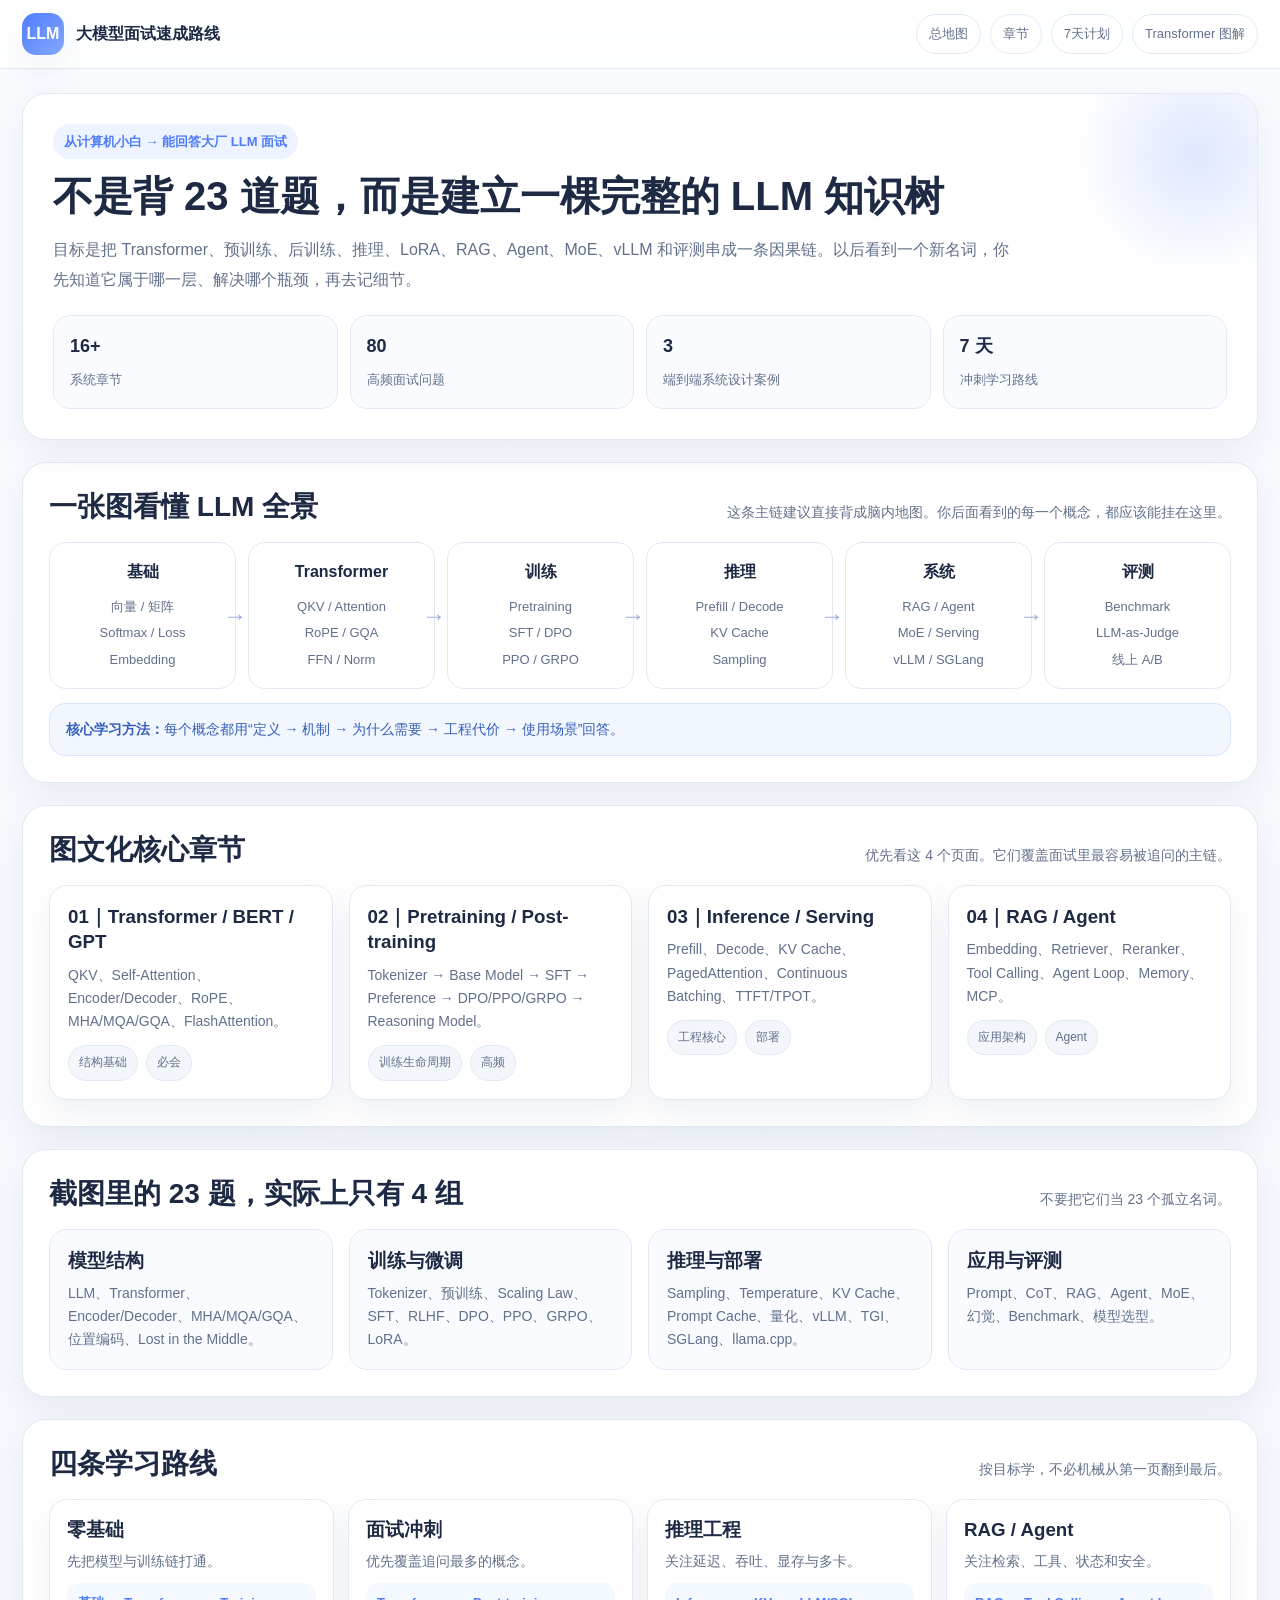
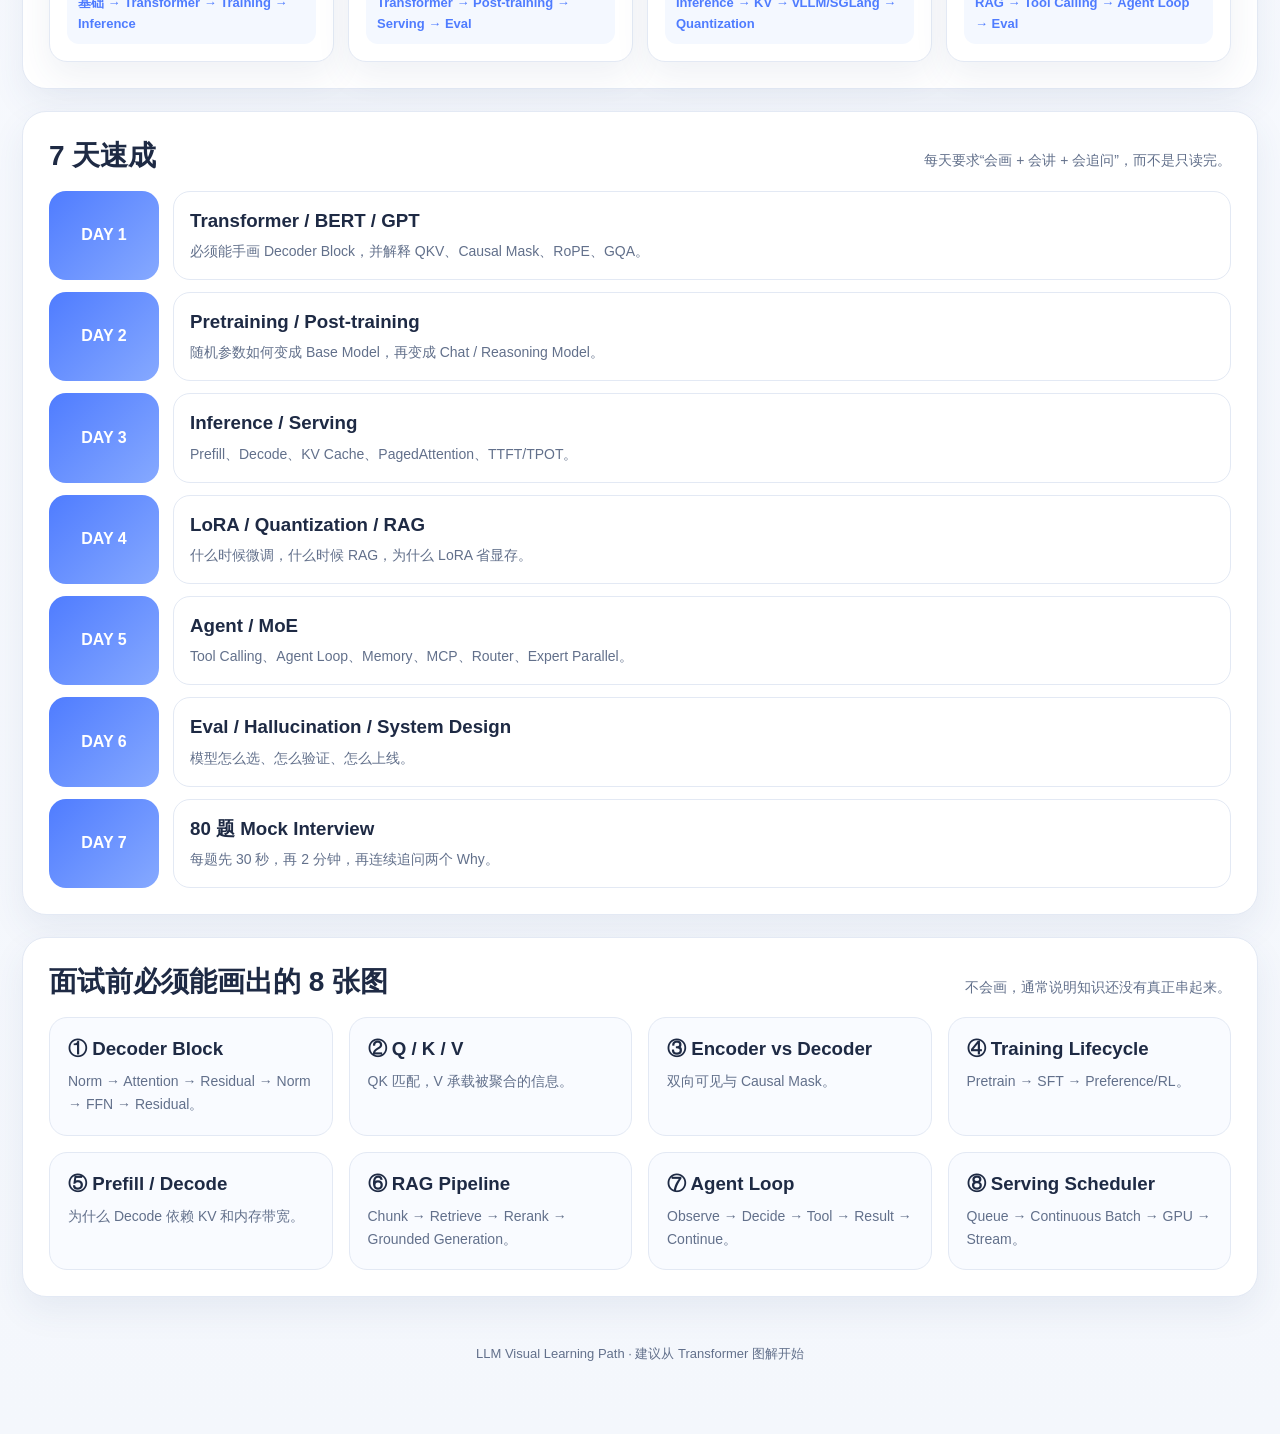
==== llm/index.html @ bb5ea392 "feat(llm): add visual overview and transformer pages" ====
<!DOCTYPE html>
<html lang="zh-CN">
<head>
<meta charset="UTF-8"><meta name="viewport" content="width=device-width,initial-scale=1">
<title>LLM 大模型面试速成路线</title>
<link rel="stylesheet" href="assets/site.css">
</head>
<body>
<header class="topbar"><div class="topbar-inner">
  <div class="brand"><div class="brand-badge">LLM</div><div>大模型面试速成路线</div></div>
  <div class="toplinks"><a href="#map">总地图</a><a href="#chapters">章节</a><a href="#plan">7天计划</a><a href="transformer.html">Transformer 图解</a></div>
</div></header>

<main class="shell home">
<div class="content">
<section class="hero reveal">
  <div class="eyebrow">从计算机小白 → 能回答大厂 LLM 面试</div>
  <h1>不是背 23 道题，而是建立一棵完整的 LLM 知识树</h1>
  <p class="lead">目标是把 Transformer、预训练、后训练、推理、LoRA、RAG、Agent、MoE、vLLM 和评测串成一条因果链。以后看到一个新名词，你先知道它属于哪一层、解决哪个瓶颈，再去记细节。</p>
  <div class="kpis">
    <div class="kpi"><strong>16+</strong><span>系统章节</span></div>
    <div class="kpi"><strong>80</strong><span>高频面试问题</span></div>
    <div class="kpi"><strong>3</strong><span>端到端系统设计案例</span></div>
    <div class="kpi"><strong>7 天</strong><span>冲刺学习路线</span></div>
  </div>
</section>

<section id="map" class="panel section reveal">
  <div class="section-head"><h2>一张图看懂 LLM 全景</h2><p>这条主链建议直接背成脑内地图。你后面看到的每一个概念，都应该能挂在这里。</p></div>
  <div class="flow horizontal" style="--cols:6">
    <div class="step"><strong>基础</strong><span>向量 / 矩阵<br>Softmax / Loss<br>Embedding</span></div>
    <div class="step"><strong>Transformer</strong><span>QKV / Attention<br>RoPE / GQA<br>FFN / Norm</span></div>
    <div class="step"><strong>训练</strong><span>Pretraining<br>SFT / DPO<br>PPO / GRPO</span></div>
    <div class="step"><strong>推理</strong><span>Prefill / Decode<br>KV Cache<br>Sampling</span></div>
    <div class="step"><strong>系统</strong><span>RAG / Agent<br>MoE / Serving<br>vLLM / SGLang</span></div>
    <div class="step"><strong>评测</strong><span>Benchmark<br>LLM-as-Judge<br>线上 A/B</span></div>
  </div>
  <div class="callout info"><strong>核心学习方法：</strong>每个概念都用“定义 → 机制 → 为什么需要 → 工程代价 → 使用场景”回答。</div>
</section>

<section id="chapters" class="panel section reveal">
  <div class="section-head"><h2>图文化核心章节</h2><p>优先看这 4 个页面。它们覆盖面试里最容易被追问的主链。</p></div>
  <div class="grid4">
    <a class="card white" href="transformer.html" style="text-decoration:none">
      <h3>01｜Transformer / BERT / GPT</h3><p>QKV、Self-Attention、Encoder/Decoder、RoPE、MHA/MQA/GQA、FlashAttention。</p>
      <div class="pills"><span class="pill">结构基础</span><span class="pill">必会</span></div>
    </a>
    <a class="card white" href="training.html" style="text-decoration:none">
      <h3>02｜Pretraining / Post-training</h3><p>Tokenizer → Base Model → SFT → Preference → DPO/PPO/GRPO → Reasoning Model。</p>
      <div class="pills"><span class="pill">训练生命周期</span><span class="pill">高频</span></div>
    </a>
    <a class="card white" href="inference-serving.html" style="text-decoration:none">
      <h3>03｜Inference / Serving</h3><p>Prefill、Decode、KV Cache、PagedAttention、Continuous Batching、TTFT/TPOT。</p>
      <div class="pills"><span class="pill">工程核心</span><span class="pill">部署</span></div>
    </a>
    <a class="card white" href="rag-agent.html" style="text-decoration:none">
      <h3>04｜RAG / Agent</h3><p>Embedding、Retriever、Reranker、Tool Calling、Agent Loop、Memory、MCP。</p>
      <div class="pills"><span class="pill">应用架构</span><span class="pill">Agent</span></div>
    </a>
  </div>
</section>

<section class="panel section reveal">
  <div class="section-head"><h2>截图里的 23 题，实际上只有 4 组</h2><p>不要把它们当 23 个孤立名词。</p></div>
  <div class="grid4">
    <div class="card"><h3>模型结构</h3><p>LLM、Transformer、Encoder/Decoder、MHA/MQA/GQA、位置编码、Lost in the Middle。</p></div>
    <div class="card"><h3>训练与微调</h3><p>Tokenizer、预训练、Scaling Law、SFT、RLHF、DPO、PPO、GRPO、LoRA。</p></div>
    <div class="card"><h3>推理与部署</h3><p>Sampling、Temperature、KV Cache、Prompt Cache、量化、vLLM、TGI、SGLang、llama.cpp。</p></div>
    <div class="card"><h3>应用与评测</h3><p>Prompt、CoT、RAG、Agent、MoE、幻觉、Benchmark、模型选型。</p></div>
  </div>
</section>

<section class="panel section reveal">
  <div class="section-head"><h2>四条学习路线</h2><p>按目标学，不必机械从第一页翻到最后。</p></div>
  <div class="pathgrid">
    <div class="pathcard"><h3>零基础</h3><p>先把模型与训练链打通。</p><div class="pathline">基础 → Transformer → Training → Inference</div></div>
    <div class="pathcard"><h3>面试冲刺</h3><p>优先覆盖追问最多的概念。</p><div class="pathline">Transformer → Post-training → Serving → Eval</div></div>
    <div class="pathcard"><h3>推理工程</h3><p>关注延迟、吞吐、显存与多卡。</p><div class="pathline">Inference → KV → vLLM/SGLang → Quantization</div></div>
    <div class="pathcard"><h3>RAG / Agent</h3><p>关注检索、工具、状态和安全。</p><div class="pathline">RAG → Tool Calling → Agent Loop → Eval</div></div>
  </div>
</section>

<section id="plan" class="panel section reveal">
  <div class="section-head"><h2>7 天速成</h2><p>每天要求“会画 + 会讲 + 会追问”，而不是只读完。</p></div>
  <div class="timeline">
    <div class="timeline-row"><div class="day">DAY 1</div><div class="daybody"><h3>Transformer / BERT / GPT</h3><p>必须能手画 Decoder Block，并解释 QKV、Causal Mask、RoPE、GQA。</p></div></div>
    <div class="timeline-row"><div class="day">DAY 2</div><div class="daybody"><h3>Pretraining / Post-training</h3><p>随机参数如何变成 Base Model，再变成 Chat / Reasoning Model。</p></div></div>
    <div class="timeline-row"><div class="day">DAY 3</div><div class="daybody"><h3>Inference / Serving</h3><p>Prefill、Decode、KV Cache、PagedAttention、TTFT/TPOT。</p></div></div>
    <div class="timeline-row"><div class="day">DAY 4</div><div class="daybody"><h3>LoRA / Quantization / RAG</h3><p>什么时候微调，什么时候 RAG，为什么 LoRA 省显存。</p></div></div>
    <div class="timeline-row"><div class="day">DAY 5</div><div class="daybody"><h3>Agent / MoE</h3><p>Tool Calling、Agent Loop、Memory、MCP、Router、Expert Parallel。</p></div></div>
    <div class="timeline-row"><div class="day">DAY 6</div><div class="daybody"><h3>Eval / Hallucination / System Design</h3><p>模型怎么选、怎么验证、怎么上线。</p></div></div>
    <div class="timeline-row"><div class="day">DAY 7</div><div class="daybody"><h3>80 题 Mock Interview</h3><p>每题先 30 秒，再 2 分钟，再连续追问两个 Why。</p></div></div>
  </div>
</section>

<section class="panel section reveal">
  <div class="section-head"><h2>面试前必须能画出的 8 张图</h2><p>不会画，通常说明知识还没有真正串起来。</p></div>
  <div class="grid4">
    <div class="card"><h3>① Decoder Block</h3><p>Norm → Attention → Residual → Norm → FFN → Residual。</p></div>
    <div class="card"><h3>② Q / K / V</h3><p>QK 匹配，V 承载被聚合的信息。</p></div>
    <div class="card"><h3>③ Encoder vs Decoder</h3><p>双向可见与 Causal Mask。</p></div>
    <div class="card"><h3>④ Training Lifecycle</h3><p>Pretrain → SFT → Preference/RL。</p></div>
    <div class="card"><h3>⑤ Prefill / Decode</h3><p>为什么 Decode 依赖 KV 和内存带宽。</p></div>
    <div class="card"><h3>⑥ RAG Pipeline</h3><p>Chunk → Retrieve → Rerank → Grounded Generation。</p></div>
    <div class="card"><h3>⑦ Agent Loop</h3><p>Observe → Decide → Tool → Result → Continue。</p></div>
    <div class="card"><h3>⑧ Serving Scheduler</h3><p>Queue → Continuous Batch → GPU → Stream。</p></div>
  </div>
</section>

<footer>LLM Visual Learning Path · 建议从 Transformer 图解开始</footer>
</div>
</main>
<script src="assets/site.js"></script>
</body></html>
---- llm/assets/site.css ----
:root{
  --bg:#f5f8fd;--panel:#fff;--panel2:#f9fbff;--text:#1e2a44;--muted:#62708b;
  --line:#e3e9f4;--blue:#4f7cff;--blue2:#86a9ff;--green:#35b37e;--orange:#ff9d4d;
  --purple:#8b6dff;--red:#ed6b6b;--shadow:0 14px 34px rgba(47,73,123,.08);--r:20px;
}
*{box-sizing:border-box} html{scroll-behavior:smooth}
body{margin:0;font-family:"Microsoft YaHei","PingFang SC",Arial,sans-serif;color:var(--text);
background:linear-gradient(180deg,#f9fbff,#f4f7fc);line-height:1.65}
a{color:inherit}
.topbar{position:sticky;top:0;z-index:50;background:rgba(255,255,255,.86);backdrop-filter:blur(12px);
border-bottom:1px solid rgba(227,233,244,.95)}
.topbar-inner{max-width:1380px;margin:auto;padding:13px 22px;display:flex;align-items:center;justify-content:space-between;gap:16px}
.brand{display:flex;align-items:center;gap:12px;font-weight:800}.brand-badge{width:42px;height:42px;border-radius:14px;
display:grid;place-items:center;background:linear-gradient(135deg,var(--blue),var(--blue2));color:#fff;box-shadow:var(--shadow)}
.toplinks{display:flex;gap:9px;flex-wrap:wrap}.toplinks a{text-decoration:none;color:var(--muted);padding:8px 12px;
border:1px solid var(--line);border-radius:999px;background:#fff;font-size:13px}
.toplinks a:hover{color:var(--blue);background:#eef4ff}
.shell{max-width:1380px;margin:auto;padding:24px 22px 64px;display:grid;grid-template-columns:270px 1fr;gap:22px}
.shell.home{grid-template-columns:1fr}
.sidebar{position:sticky;top:82px;align-self:start;background:var(--panel);border:1px solid var(--line);border-radius:var(--r);
box-shadow:var(--shadow);padding:18px}.sidebar h3{margin:0 0 8px}.sidebar p{color:var(--muted);font-size:13px;margin:0 0 12px}
.sidenav{display:grid;gap:6px}.sidenav a{text-decoration:none;color:var(--muted);padding:9px 11px;border-radius:11px;font-size:14px}
.sidenav a:hover,.sidenav a.active{background:#eef4ff;color:var(--blue)}
.content{display:grid;gap:22px}.panel,.hero{background:var(--panel);border:1px solid var(--line);border-radius:24px;box-shadow:var(--shadow)}
.hero{padding:30px;position:relative;overflow:hidden}.hero:after{content:"";position:absolute;right:-70px;top:-70px;width:260px;height:260px;
border-radius:50%;background:radial-gradient(circle,rgba(79,124,255,.18),rgba(79,124,255,0) 68%)}
.eyebrow{display:inline-flex;padding:7px 11px;border-radius:999px;background:#eef4ff;color:var(--blue);font-size:13px;font-weight:800;margin-bottom:14px}
h1{font-size:40px;line-height:1.18;margin:0 0 14px}h2{font-size:28px;line-height:1.25;margin:0}h3{line-height:1.35}
.lead{color:var(--muted);font-size:16px;line-height:1.9;margin:0;max-width:960px}
.section{padding:26px}.section-head{display:flex;align-items:flex-end;justify-content:space-between;gap:18px;margin-bottom:18px}
.section-head p{margin:0;color:var(--muted);max-width:760px;font-size:14px}
.grid2,.grid3,.grid4,.grid5,.grid6{display:grid;gap:16px}.grid2{grid-template-columns:repeat(2,1fr)}
.grid3{grid-template-columns:repeat(3,1fr)}.grid4{grid-template-columns:repeat(4,1fr)}
.grid5{grid-template-columns:repeat(5,1fr)}.grid6{grid-template-columns:repeat(6,1fr)}
.card{background:var(--panel2);border:1px solid var(--line);border-radius:18px;padding:18px}.card.white{background:#fff;box-shadow:var(--shadow)}
.card h3,.card h4{margin:0 0 9px}.card p{margin:0;color:var(--muted);font-size:14px}
.kpis{display:grid;grid-template-columns:repeat(4,1fr);gap:12px;margin-top:20px}.kpi{padding:16px;border-radius:17px;background:#f9fbff;border:1px solid var(--line)}
.kpi strong{display:block;font-size:18px;margin-bottom:4px}.kpi span{font-size:13px;color:var(--muted)}
.flow{display:grid;gap:12px}.flow.horizontal{grid-template-columns:repeat(var(--cols,5),1fr)}
.step{position:relative;background:#fff;border:1px solid var(--line);border-radius:17px;padding:16px;text-align:center;min-height:118px}
.step strong{display:block;margin-bottom:7px}.step span{font-size:13px;color:var(--muted)}.flow.horizontal .step:not(:last-child):after{
content:"→";position:absolute;right:-12px;top:50%;transform:translateY(-50%);color:#9db0d8;font-size:24px;font-weight:900}
.stack{display:grid;gap:9px;max-width:430px;margin:auto}.block{padding:13px 15px;border:1px solid var(--line);border-radius:14px;text-align:center;font-weight:800;background:#fff}
.block.blue{background:#eef4ff;color:#365fc7}.block.green{background:#effaf6;color:#21805a}.block.orange{background:#fff7ec;color:#a96514}
.block.purple{background:#f5f2ff;color:#6c54c4}.block.red{background:#fff1f1;color:#bb5050}.down{text-align:center;color:#99aaca;font-size:20px;font-weight:900}
.callout{padding:14px 16px;border-radius:16px;margin-top:14px;font-size:14px}.callout.info{background:#f1f6ff;border:1px solid #d9e5ff;color:#365fbd}
.callout.warn{background:#fff9ef;border:1px solid #f2dfbc;color:#8a6729}.callout.bad{background:#fff3f3;border:1px solid #f1cece;color:#ae5454}
.pills{display:flex;gap:8px;flex-wrap:wrap;margin-top:12px}.pill{font-size:12px;padding:7px 10px;border-radius:999px;background:#f3f6fb;color:var(--muted);border:1px solid var(--line)}
.compare{display:grid;grid-template-columns:1fr 1fr;gap:16px}.compare .side{border:1px solid var(--line);border-radius:18px;padding:18px;background:#fff}
.compare ul{margin:0;padding-left:18px;color:var(--muted);font-size:14px;line-height:1.9}
table{width:100%;border-collapse:collapse;background:#fff;border:1px solid var(--line);border-radius:16px;overflow:hidden}
th,td{padding:13px 14px;border-bottom:1px solid var(--line);text-align:left;vertical-align:top;font-size:14px}th{background:#f4f8ff;color:#315bc1}
tr:last-child td{border-bottom:0}
.diagram{border:1px solid var(--line);border-radius:18px;padding:18px;background:#fff}.diagram-title{font-weight:800;margin-bottom:12px}
.bar-row{display:grid;grid-template-columns:90px 1fr 50px;gap:10px;align-items:center;margin:9px 0;font-size:13px;color:var(--muted)}
.bar{height:11px;border-radius:999px;background:#edf1f8;overflow:hidden;border:1px solid var(--line)}.bar i{display:block;height:100%;border-radius:999px;background:linear-gradient(90deg,var(--blue2),var(--blue))}
.token-row{display:flex;gap:9px;flex-wrap:wrap}.token{padding:9px 12px;border:1px solid #dce5fb;border-radius:11px;background:#f5f8ff;color:#3a5dc2;font-weight:800}
.token.focus{background:#fff3f3;border-color:#f1cccc;color:#c45555}
.pathgrid{display:grid;grid-template-columns:repeat(4,1fr);gap:14px}.pathcard{background:#fff;border:1px solid var(--line);border-radius:18px;padding:17px;box-shadow:var(--shadow)}
.pathcard h3{margin:0 0 7px}.pathcard p{margin:0 0 10px;color:var(--muted);font-size:14px}.pathline{background:#f4f8ff;color:var(--blue);padding:9px 11px;border-radius:12px;font-weight:800;font-size:13px}
.timeline{display:grid;gap:12px}.timeline-row{display:grid;grid-template-columns:110px 1fr;gap:14px}.day{border-radius:17px;color:#fff;background:linear-gradient(135deg,var(--blue),var(--blue2));
display:grid;place-items:center;text-align:center;font-weight:900;padding:14px}.daybody{background:#fff;border:1px solid var(--line);border-radius:17px;padding:16px}
.daybody h3{margin:0 0 7px}.daybody p{margin:0;color:var(--muted);font-size:14px}
details{background:#fff;border:1px solid var(--line);border-radius:15px;padding:13px 15px}summary{cursor:pointer;font-weight:800}
details p{color:var(--muted);font-size:14px;margin:10px 0 0}
.term{position:relative;color:var(--blue);font-weight:800;border-bottom:1px dashed #90adf2;cursor:help}.term:after{content:attr(data-tip);position:absolute;left:0;top:calc(100% + 8px);
width:240px;padding:10px 11px;border-radius:11px;background:#1f2a44;color:#fff;font-size:12px;line-height:1.6;opacity:0;pointer-events:none;transform:translateY(4px);transition:.18s;z-index:20}
.term:hover:after{opacity:1;transform:none}
.codebox{background:#18233d;color:#e7eeff;border-radius:16px;padding:16px;font-family:Consolas,monospace;font-size:13px;overflow:auto;line-height:1.7}
.legend{display:flex;gap:12px;flex-wrap:wrap;margin-top:12px}.dot{display:inline-flex;align-items:center;gap:6px;color:var(--muted);font-size:12px}.dot b{width:9px;height:9px;border-radius:50%;display:inline-block}
.reveal{opacity:0;transform:translateY(8px);transition:.45s}.reveal.show{opacity:1;transform:none}
footer{text-align:center;color:var(--muted);font-size:13px;padding:24px 0 6px}
@media(max-width:1100px){.shell{grid-template-columns:1fr}.sidebar{position:static}.grid4,.grid5,.grid6,.pathgrid{grid-template-columns:repeat(2,1fr)}.grid3{grid-template-columns:1fr 1fr}
.flow.horizontal{grid-template-columns:repeat(2,1fr)}.flow.horizontal .step:after{display:none}.kpis{grid-template-columns:repeat(2,1fr)}}
@media(max-width:720px){h1{font-size:31px}.topbar-inner{flex-direction:column;align-items:flex-start}.grid2,.grid3,.grid4,.grid5,.grid6,.compare,.pathgrid,.kpis{grid-template-columns:1fr}
.flow.horizontal{grid-template-columns:1fr}.timeline-row{grid-template-columns:1fr}.section-head{align-items:flex-start;flex-direction:column}.shell{padding:16px}.hero,.section{padding:20px}}
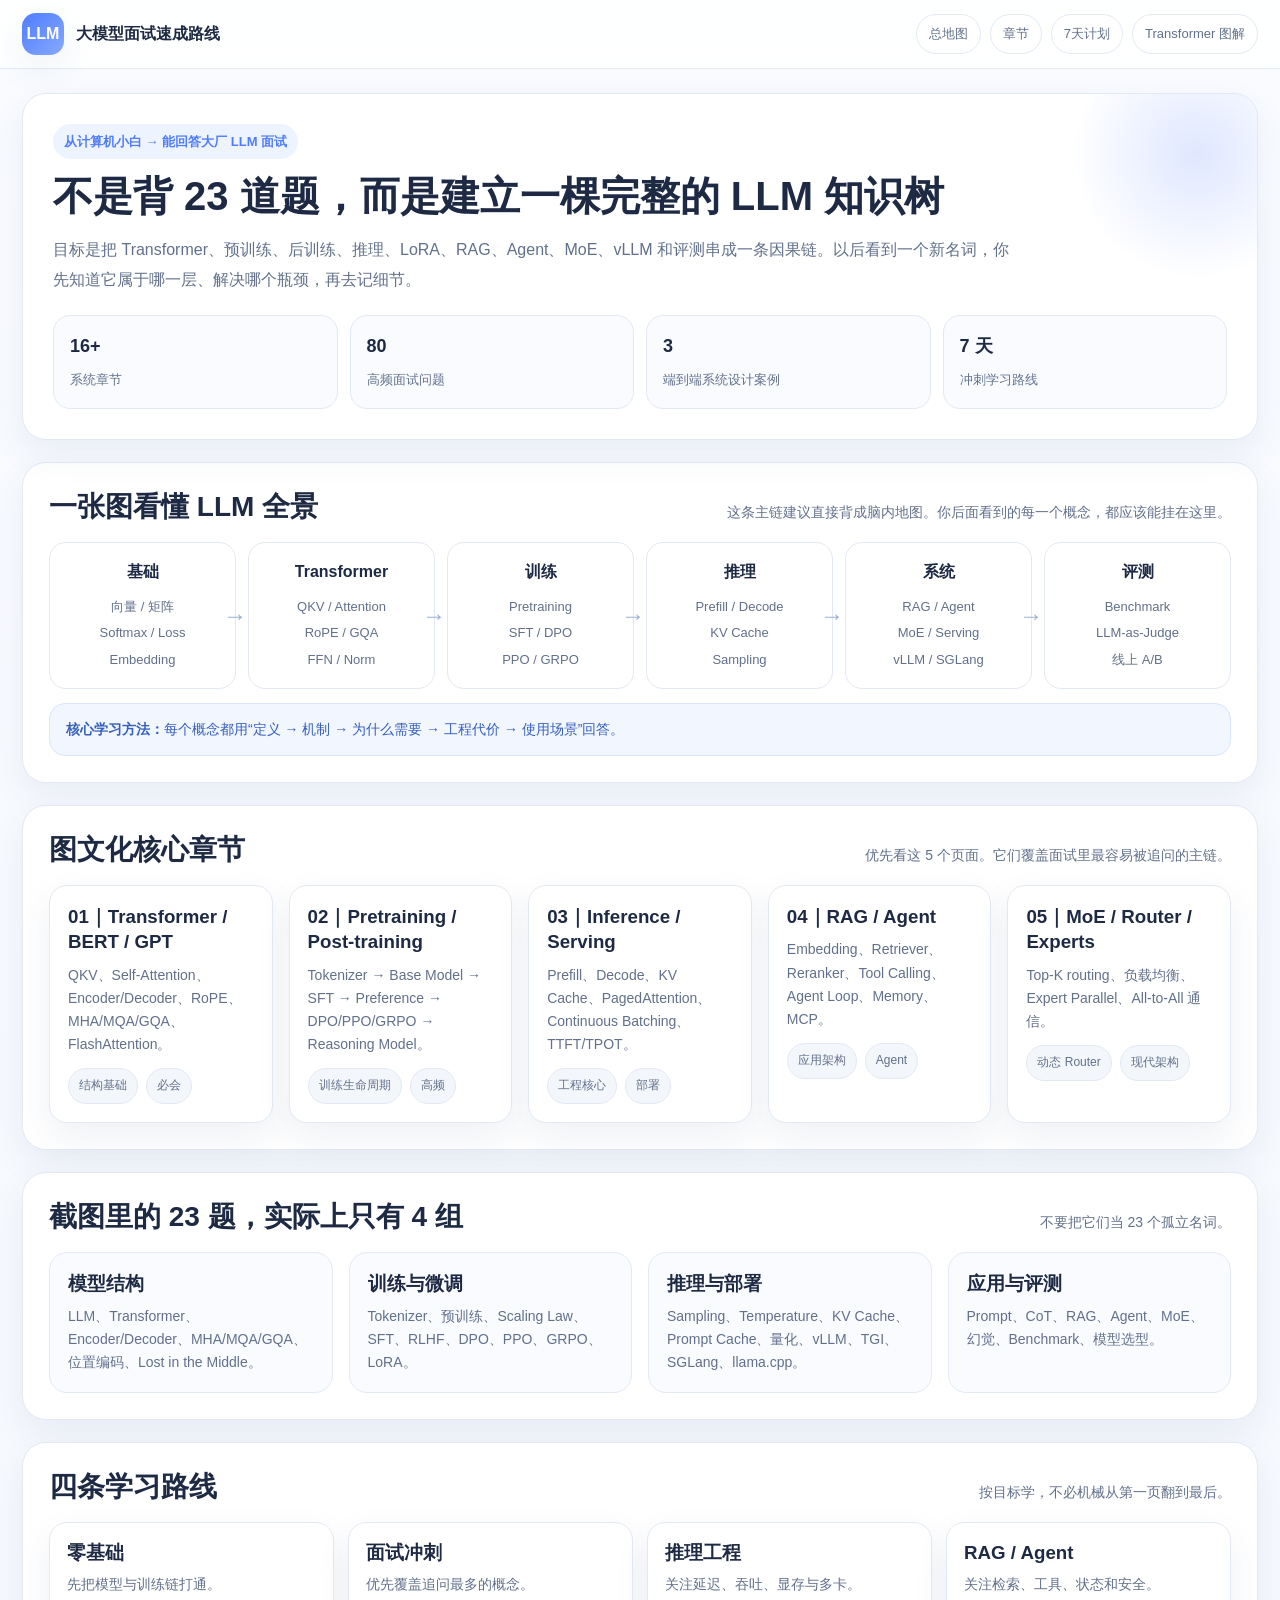
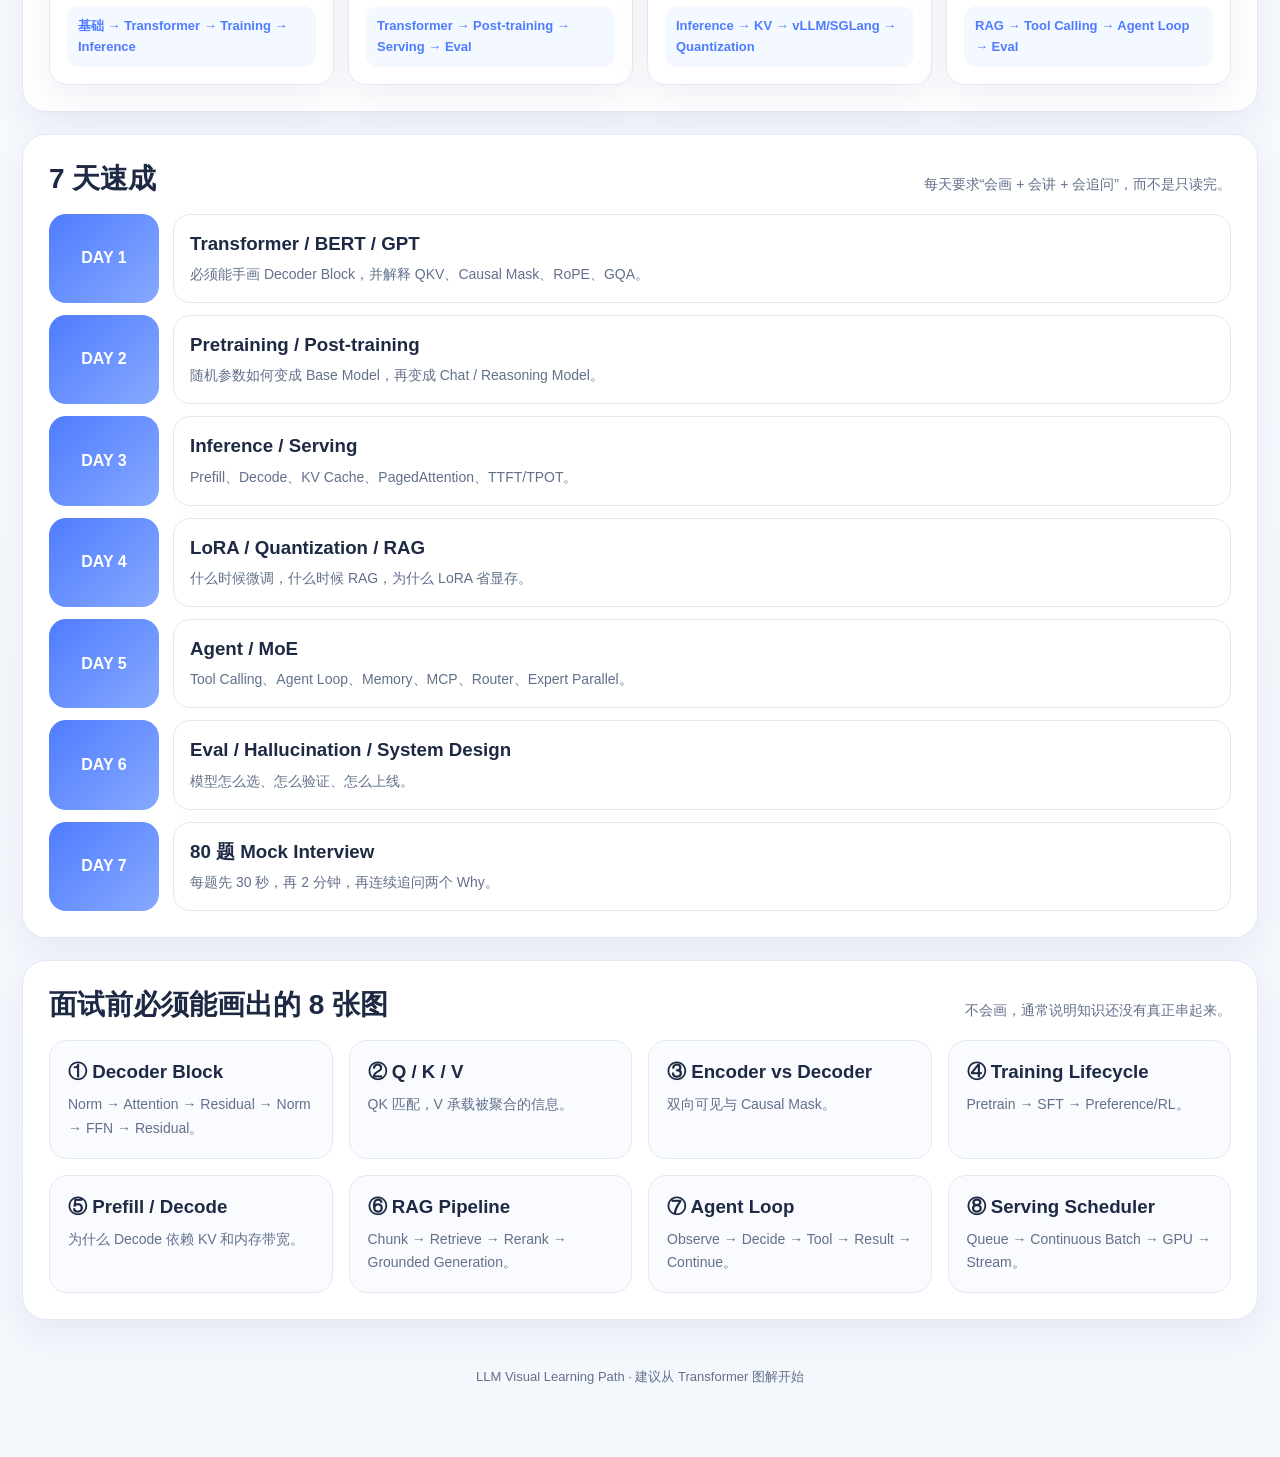
==== commit 851e2a5d: "feat(llm): link interactive moe lesson from visual home" ====
--- a/llm/index.html
+++ b/llm/index.html
@@ -39,8 +39,8 @@
 </section>
 
 <section id="chapters" class="panel section reveal">
-  <div class="section-head"><h2>图文化核心章节</h2><p>优先看这 4 个页面。它们覆盖面试里最容易被追问的主链。</p></div>
-  <div class="grid4">
+  <div class="section-head"><h2>图文化核心章节</h2><p>优先看这 5 个页面。它们覆盖面试里最容易被追问的主链。</p></div>
+  <div class="grid5">
     <a class="card white" href="transformer.html" style="text-decoration:none">
       <h3>01｜Transformer / BERT / GPT</h3><p>QKV、Self-Attention、Encoder/Decoder、RoPE、MHA/MQA/GQA、FlashAttention。</p>
       <div class="pills"><span class="pill">结构基础</span><span class="pill">必会</span></div>
@@ -56,6 +56,10 @@
     <a class="card white" href="rag-agent.html" style="text-decoration:none">
       <h3>04｜RAG / Agent</h3><p>Embedding、Retriever、Reranker、Tool Calling、Agent Loop、Memory、MCP。</p>
       <div class="pills"><span class="pill">应用架构</span><span class="pill">Agent</span></div>
+    </a>
+    <a class="card white" href="moe.html" style="text-decoration:none">
+      <h3>05｜MoE / Router / Experts</h3><p>Top-K routing、负载均衡、Expert Parallel、All-to-All 通信。</p>
+      <div class="pills"><span class="pill">动态 Router</span><span class="pill">现代架构</span></div>
     </a>
   </div>
 </section>
--- a/llm/assets/site.css
+++ b/llm/assets/site.css
@@ -75,3 +75,34 @@
 .flow.horizontal{grid-template-columns:repeat(2,1fr)}.flow.horizontal .step:after{display:none}.kpis{grid-template-columns:repeat(2,1fr)}}
 @media(max-width:720px){h1{font-size:31px}.topbar-inner{flex-direction:column;align-items:flex-start}.grid2,.grid3,.grid4,.grid5,.grid6,.compare,.pathgrid,.kpis{grid-template-columns:1fr}
 .flow.horizontal{grid-template-columns:1fr}.timeline-row{grid-template-columns:1fr}.section-head{align-items:flex-start;flex-direction:column}.shell{padding:16px}.hero,.section{padding:20px}}
+
+/* ===== Interactive teaching demos ===== */
+.visual-demo{background:linear-gradient(180deg,#fbfdff,#f7faff);border:1px solid var(--line);border-radius:20px;padding:20px;overflow:hidden}
+.demo-toolbar{display:flex;gap:8px;flex-wrap:wrap;align-items:center;margin:0 0 14px}
+.demo-btn{appearance:none;border:1px solid var(--line);background:#fff;color:var(--text);border-radius:11px;padding:8px 12px;font-weight:800;cursor:pointer;transition:.18s}
+.demo-btn:hover,.demo-btn.active{background:#eef4ff;color:var(--blue);border-color:#bfd0fb;transform:translateY(-1px)}
+.demo-note{font-size:13px;color:var(--muted);margin-left:auto}
+.attention-demo-grid{display:grid;grid-template-columns:minmax(280px,.9fr) minmax(320px,1.1fr);gap:18px;align-items:start}
+.attention-token-list{display:flex;gap:9px;flex-wrap:wrap}
+.att-token{border:1px solid #dce5fb;background:#fff;color:#425981;border-radius:12px;padding:10px 13px;font-weight:800;cursor:pointer;transition:.22s}
+.att-token:hover{transform:translateY(-2px)}.att-token.active{background:#fff1f1;border-color:#efbcbc;color:#c44f4f;box-shadow:0 8px 20px rgba(196,79,79,.12)}
+.att-score{display:grid;grid-template-columns:72px 1fr 48px;gap:10px;align-items:center;margin:10px 0;font-size:13px;color:var(--muted)}
+.att-score .track{height:13px;background:#edf2fa;border:1px solid var(--line);border-radius:999px;overflow:hidden}
+.att-score .fill{height:100%;width:0;border-radius:999px;background:linear-gradient(90deg,#a7bfff,#4f7cff);transition:width .48s cubic-bezier(.2,.8,.2,1)}
+.att-score.hot .fill{background:linear-gradient(90deg,#ffb59b,#ff7f63)}
+.att-caption{margin-top:12px;padding:11px 13px;border-radius:13px;background:#fff;border:1px solid var(--line);font-size:13px;color:var(--muted)}
+.kv-demo{display:grid;gap:14px}.kv-slots{display:flex;gap:9px;flex-wrap:wrap;min-height:58px;align-items:center}
+.kv-slot{min-width:74px;padding:10px 12px;text-align:center;border-radius:12px;border:1px solid var(--line);background:#fff;transition:.28s}
+.kv-slot.cached{background:#effaf6;border-color:#bee8d6;color:#257b59}.kv-slot.new{background:#eef4ff;border-color:#c7d7ff;color:#365fc7;transform:translateY(-3px);box-shadow:0 8px 20px rgba(79,124,255,.12)}
+.kv-slot small{display:block;font-size:10px;color:var(--muted);margin-top:3px}.kv-eq{font-family:Consolas,monospace;background:#18233d;color:#e7eeff;border-radius:13px;padding:12px 14px;font-size:12px}
+.kv-meter{height:10px;border-radius:999px;background:#edf2f8;overflow:hidden;border:1px solid var(--line)}.kv-meter i{display:block;height:100%;width:0;background:linear-gradient(90deg,#7fa4ff,#4f7cff);transition:width .4s}
+.moe-stage{display:grid;grid-template-columns:180px 130px 1fr;gap:18px;align-items:center}
+.moe-tokens,.experts{display:grid;gap:9px}.moe-token,.expert{padding:11px 12px;border-radius:13px;border:1px solid var(--line);background:#fff;font-weight:800;text-align:center;transition:.25s;cursor:pointer}
+.moe-token.active{background:#eef4ff;border-color:#b9cdfd;color:#315bc1;transform:translateX(4px)}
+.router{padding:18px 10px;text-align:center;border-radius:50%;aspect-ratio:1;border:2px solid #dbe5fb;background:radial-gradient(circle,#fff,#eef4ff);display:grid;place-items:center;font-weight:900;color:#365fc7;box-shadow:var(--shadow)}
+.expert.active{background:#effaf6;border-color:#aee0c9;color:#237b58;transform:translateX(4px);box-shadow:0 8px 20px rgba(53,179,126,.12)}
+.expert.load-high{background:#fff7ec;border-color:#f0d0a5;color:#a46618}
+.moe-status{margin-top:14px;display:grid;grid-template-columns:repeat(4,1fr);gap:8px}.load-card{padding:10px;border-radius:12px;background:#fff;border:1px solid var(--line);font-size:12px;color:var(--muted)}
+.load-card b{display:block;color:var(--text);font-size:13px;margin-bottom:5px}.loadbar{height:7px;background:#edf2f8;border-radius:999px;overflow:hidden}.loadbar i{display:block;height:100%;background:linear-gradient(90deg,#96b2ff,#4f7cff);transition:width .35s}
+@keyframes pulseRing{0%{box-shadow:0 0 0 0 rgba(79,124,255,.28)}70%{box-shadow:0 0 0 12px rgba(79,124,255,0)}100%{box-shadow:0 0 0 0 rgba(79,124,255,0)}}.pulse{animation:pulseRing 1s ease}
+@media(max-width:900px){.attention-demo-grid{grid-template-columns:1fr}.moe-stage{grid-template-columns:1fr}.router{width:110px;justify-self:center}.moe-status{grid-template-columns:repeat(2,1fr)}}
